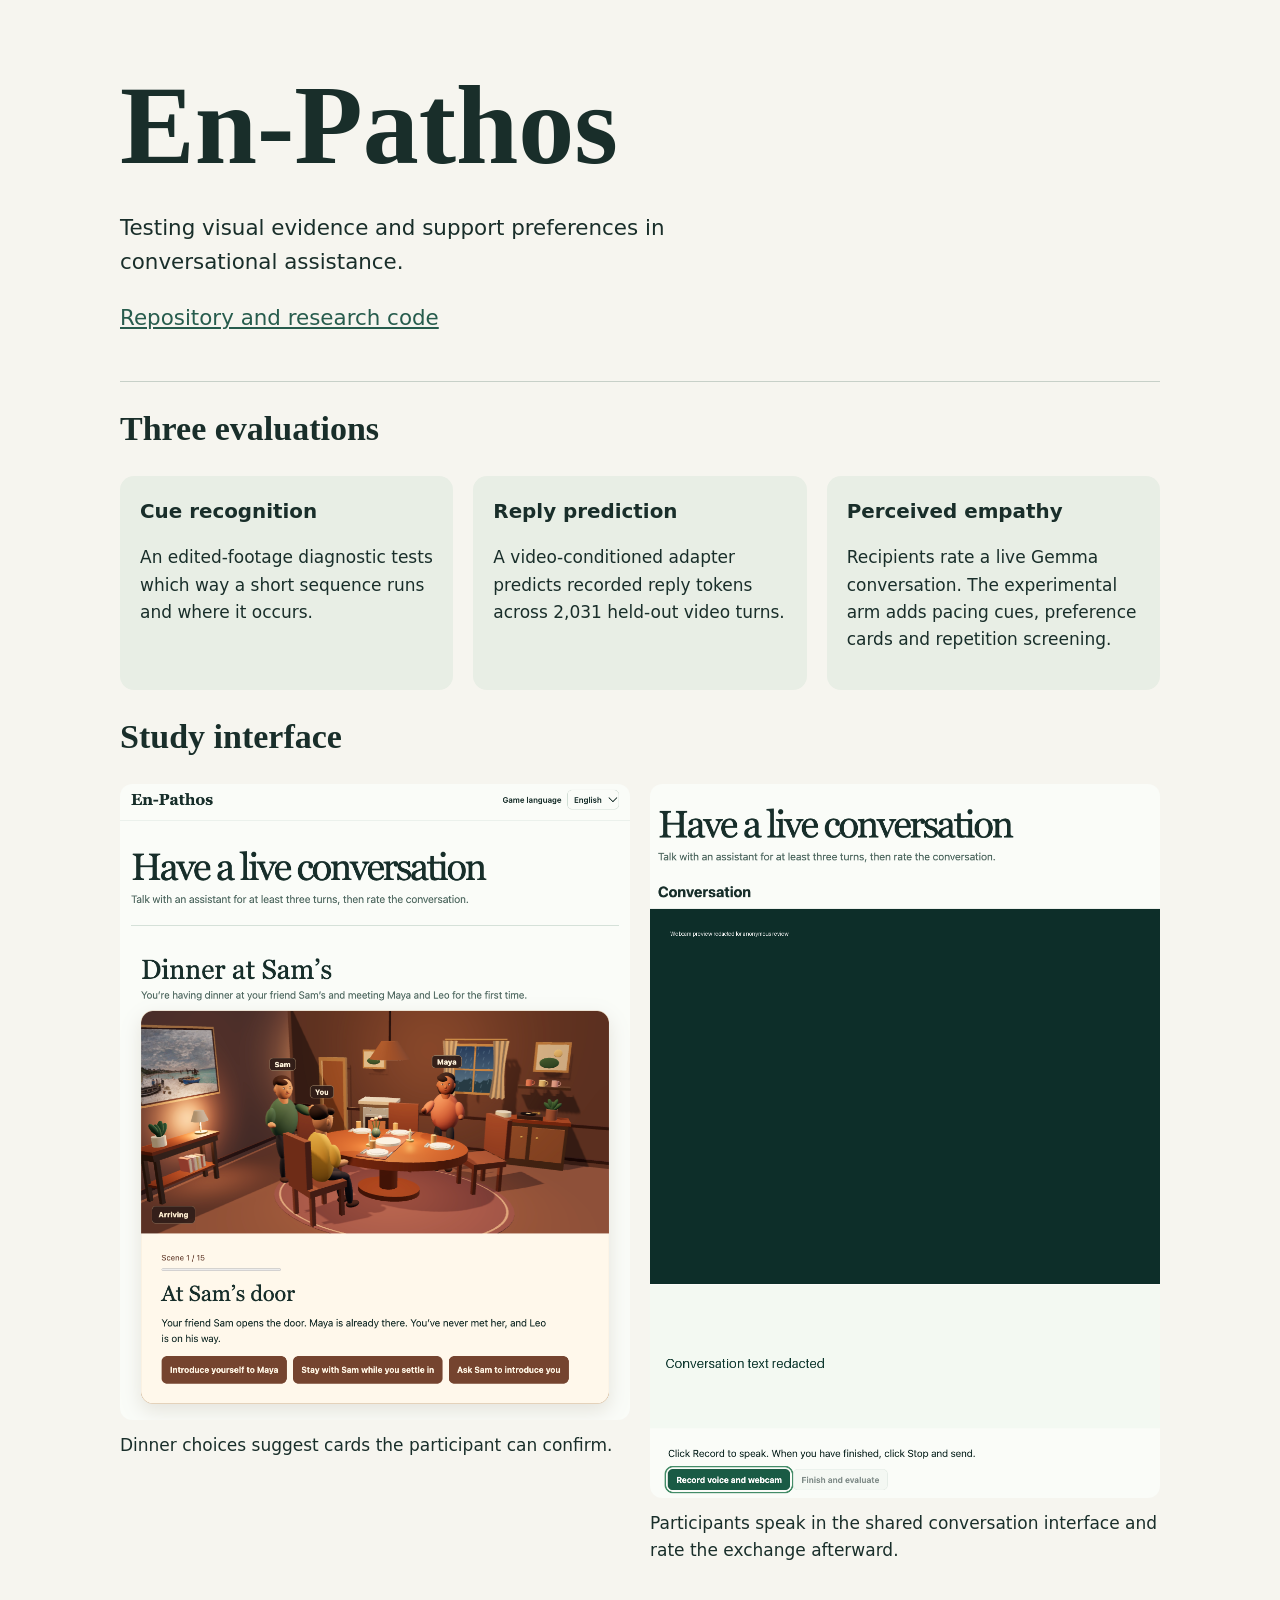
==== index.html @ e7372454 "Add project page and reproducibility archive" ====
<!doctype html>
<html lang="en"><meta charset="utf-8"><meta name="viewport" content="width=device-width,initial-scale=1">
<title>En-Pathos | Project</title>
<style>
:root{color:#192e2a;background:#f6f5ef;font:17px/1.6 system-ui,sans-serif}body{max-width:1040px;margin:auto;padding:clamp(20px,5vw,72px)}h1,h2{font-family:Georgia,serif;line-height:1.1}h1{font-size:clamp(54px,10vw,112px);margin:0 0 24px}header p{font-size:1.26rem;max-width:650px}header{border-bottom:1px solid #c7d0c8;padding-bottom:24px}h2{font-size:2rem}article,figure{margin:0}.grid{display:grid;grid-template-columns:repeat(auto-fit,minmax(225px,1fr));gap:20px}article{padding:20px;background:#e8eee5;border-radius:14px}article h3{margin:0}img{display:block;width:100%;height:auto;border-radius:12px}figcaption{padding-top:12px}a{color:#275c4d}
</style>
<main><header><h1>En-Pathos</h1><p>Testing visual evidence and support preferences in conversational assistance.</p><p><a href="https://github.com/cenacchi2000/en-pathos-research">Repository and research code</a></p></header>
<section><h2>Three evaluations</h2><div class="grid"><article><h3>Cue recognition</h3><p>An edited-footage diagnostic tests which way a short sequence runs and where it occurs.</p></article><article><h3>Reply prediction</h3><p>A video-conditioned adapter predicts recorded reply tokens across 2,031 held-out video turns.</p></article><article><h3>Perceived empathy</h3><p>Recipients rate a live Gemma conversation. The experimental arm adds pacing cues, preference cards and repetition screening.</p></article></div></section>
<section><h2>Study interface</h2><div class="grid">
<figure><img src="dinner-ui.png" alt="Animated dinner scene with three possible actions"><figcaption>Dinner choices suggest cards the participant can confirm.</figcaption></figure>
<figure><img src="conversation-ui.png" alt="Redacted webcam preview and example text reply"><figcaption>Participants speak in the shared conversation interface and rate the exchange afterward.</figcaption></figure></div></section></main>
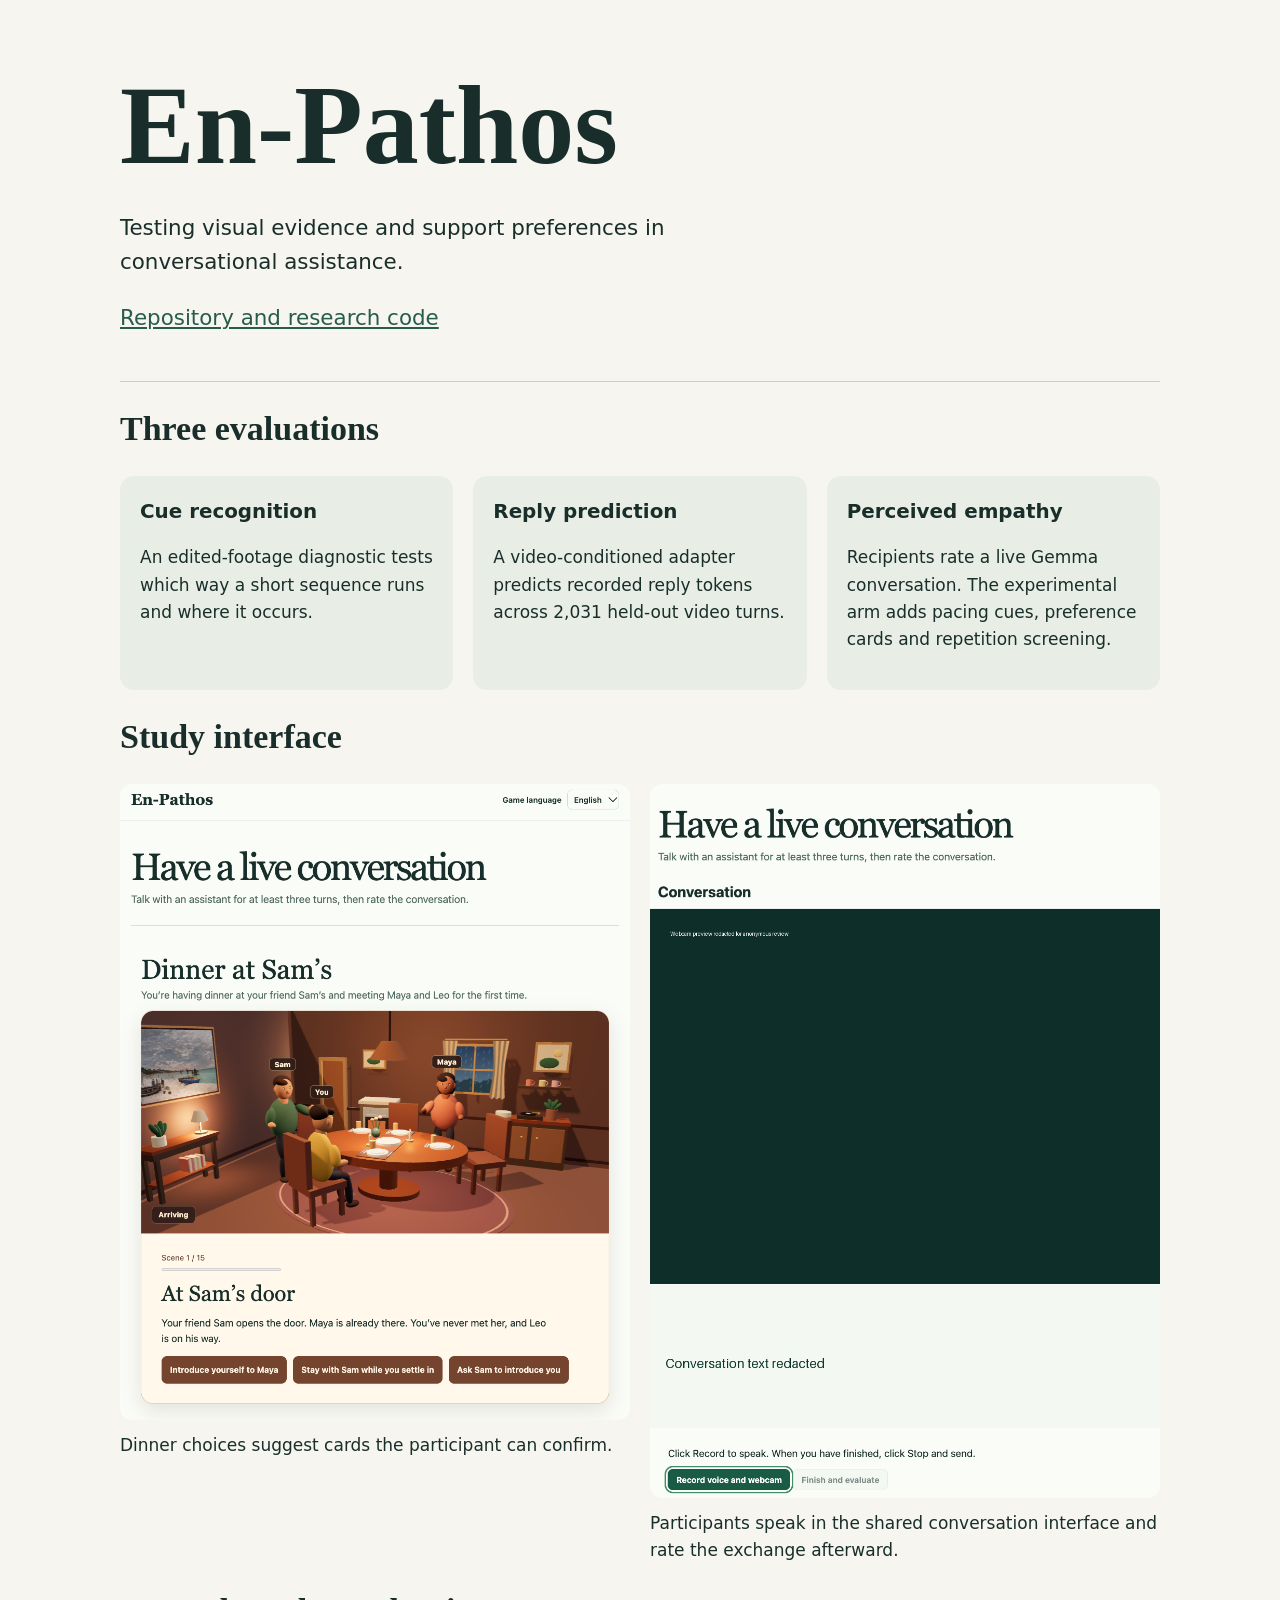
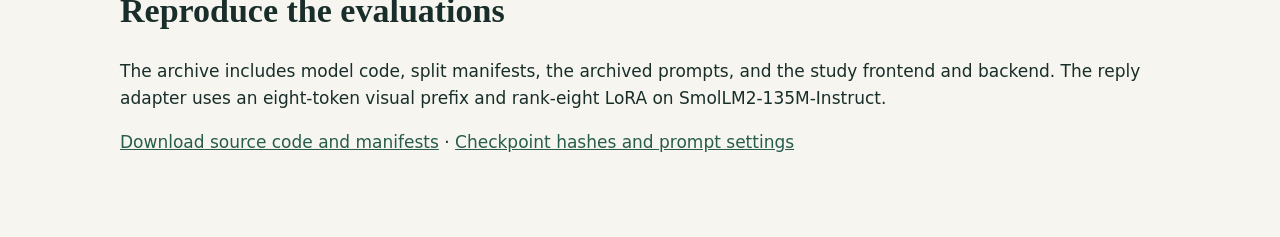
==== commit 24eec44a: "Expose reproducibility materials on the project page" ====
--- a/index.html
+++ b/index.html
@@ -8,4 +8,4 @@
 <section><h2>Three evaluations</h2><div class="grid"><article><h3>Cue recognition</h3><p>An edited-footage diagnostic tests which way a short sequence runs and where it occurs.</p></article><article><h3>Reply prediction</h3><p>A video-conditioned adapter predicts recorded reply tokens across 2,031 held-out video turns.</p></article><article><h3>Perceived empathy</h3><p>Recipients rate a live Gemma conversation. The experimental arm adds pacing cues, preference cards and repetition screening.</p></article></div></section>
 <section><h2>Study interface</h2><div class="grid">
 <figure><img src="dinner-ui.png" alt="Animated dinner scene with three possible actions"><figcaption>Dinner choices suggest cards the participant can confirm.</figcaption></figure>
-<figure><img src="conversation-ui.png" alt="Redacted webcam preview and example text reply"><figcaption>Participants speak in the shared conversation interface and rate the exchange afterward.</figcaption></figure></div></section></main>
+<figure><img src="conversation-ui.png" alt="Redacted webcam preview and example text reply"><figcaption>Participants speak in the shared conversation interface and rate the exchange afterward.</figcaption></figure></div></section><section><h2>Reproduce the evaluations</h2><p>The archive includes model code, split manifests, the archived prompts, and the study frontend and backend. The reply adapter uses an eight-token visual prefix and rank-eight LoRA on SmolLM2-135M-Instruct.</p><p><a href="https://github.com/cenacchi2000/en-pathos-research/raw/refs/heads/main/en-pathos-source.zip">Download source code and manifests</a> · <a href="https://github.com/cenacchi2000/en-pathos-research/blob/main/CHECKPOINTS.md">Checkpoint hashes and prompt settings</a></p></section></main>
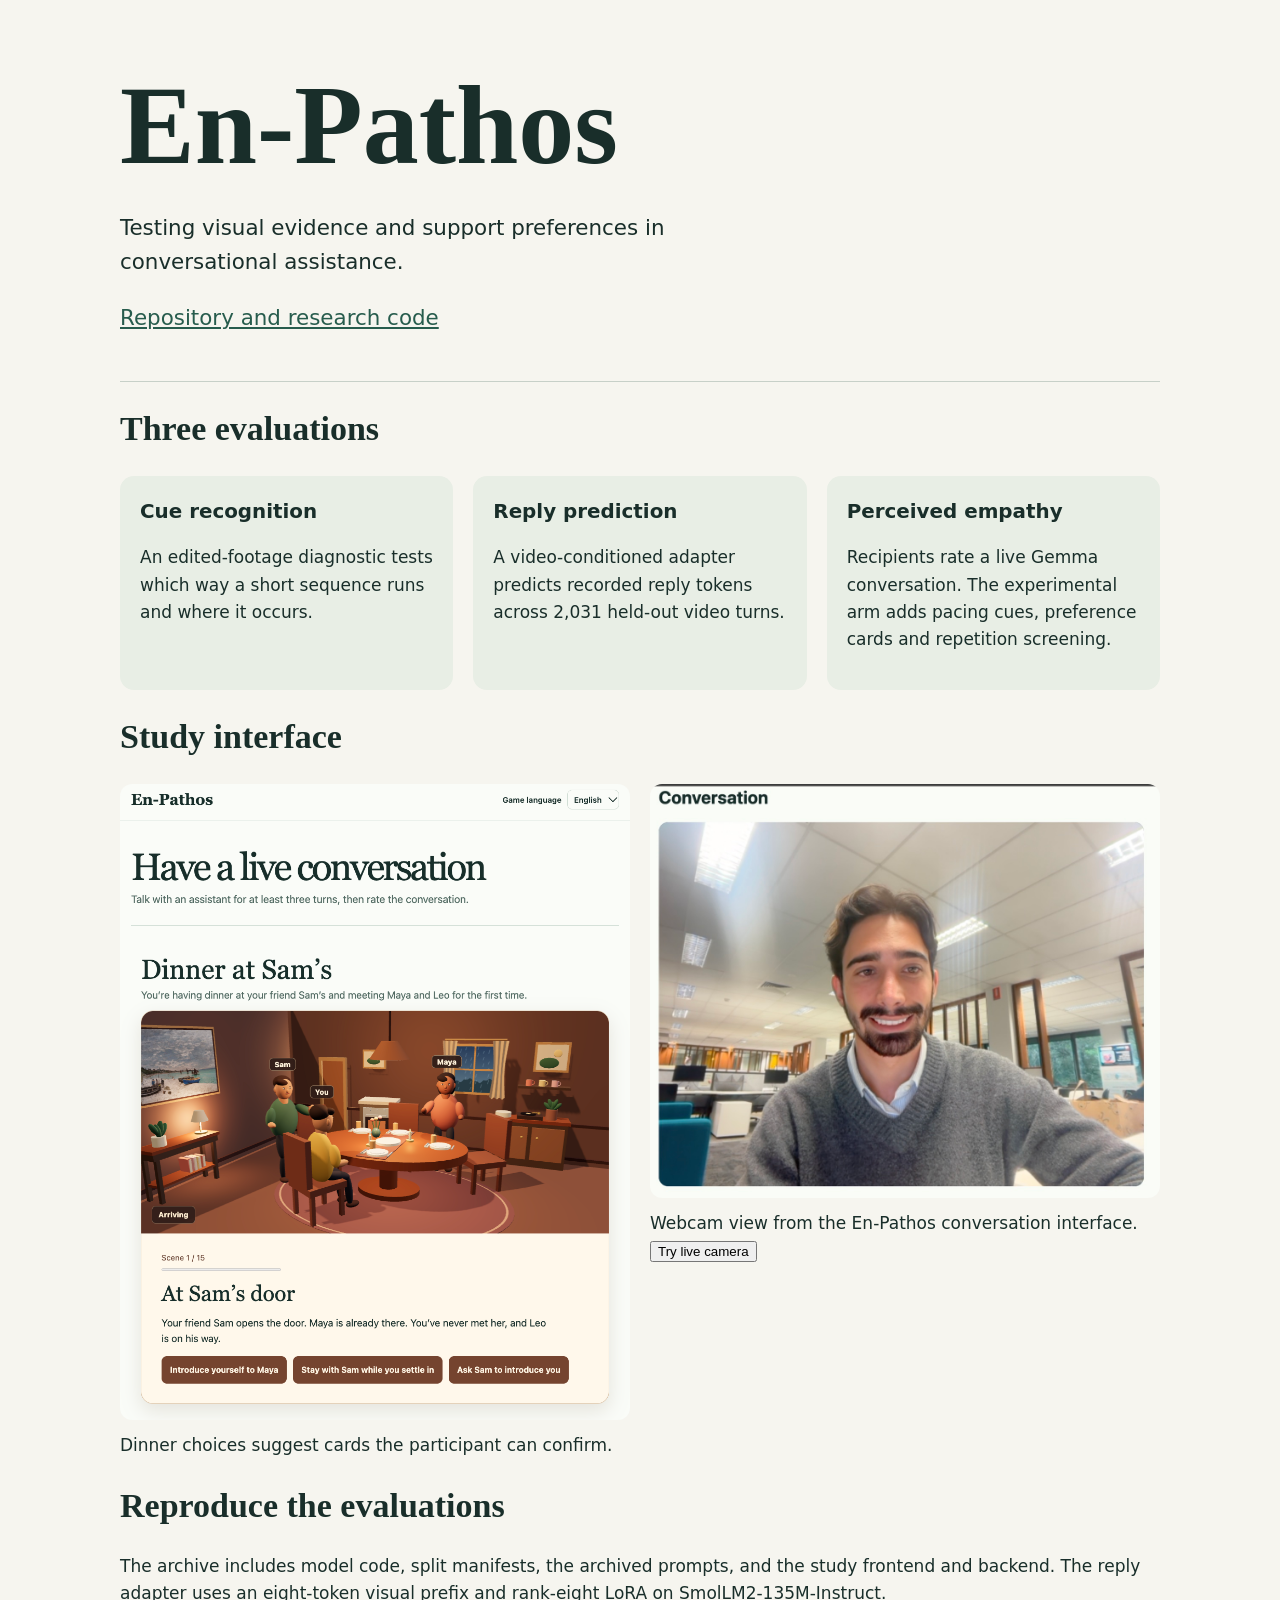
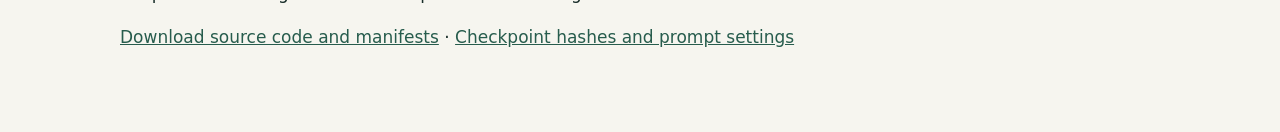
==== commit 038a5934: "Show the conversation webcam and offer a live local preview" ====
--- a/index.html
+++ b/index.html
@@ -2,10 +2,50 @@
 <html lang="en"><meta charset="utf-8"><meta name="viewport" content="width=device-width,initial-scale=1">
 <title>En-Pathos | Project</title>
 <style>
-:root{color:#192e2a;background:#f6f5ef;font:17px/1.6 system-ui,sans-serif}body{max-width:1040px;margin:auto;padding:clamp(20px,5vw,72px)}h1,h2{font-family:Georgia,serif;line-height:1.1}h1{font-size:clamp(54px,10vw,112px);margin:0 0 24px}header p{font-size:1.26rem;max-width:650px}header{border-bottom:1px solid #c7d0c8;padding-bottom:24px}h2{font-size:2rem}article,figure{margin:0}.grid{display:grid;grid-template-columns:repeat(auto-fit,minmax(225px,1fr));gap:20px}article{padding:20px;background:#e8eee5;border-radius:14px}article h3{margin:0}img{display:block;width:100%;height:auto;border-radius:12px}figcaption{padding-top:12px}a{color:#275c4d}
+:root{color:#192e2a;background:#f6f5ef;font:17px/1.6 system-ui,sans-serif}body{max-width:1040px;margin:auto;padding:clamp(20px,5vw,72px)}h1,h2{font-family:Georgia,serif;line-height:1.1}h1{font-size:clamp(54px,10vw,112px);margin:0 0 24px}header p{font-size:1.26rem;max-width:650px}header{border-bottom:1px solid #c7d0c8;padding-bottom:24px}h2{font-size:2rem}article,figure{margin:0}.grid{display:grid;grid-template-columns:repeat(auto-fit,minmax(225px,1fr));gap:20px}article{padding:20px;background:#e8eee5;border-radius:14px}article h3{margin:0}img{display:block;width:100%;height:auto;border-radius:12px}figcaption{padding-top:12px}img[hidden]{display:none}a{color:#275c4d}
 </style>
 <main><header><h1>En-Pathos</h1><p>Testing visual evidence and support preferences in conversational assistance.</p><p><a href="https://github.com/cenacchi2000/en-pathos-research">Repository and research code</a></p></header>
 <section><h2>Three evaluations</h2><div class="grid"><article><h3>Cue recognition</h3><p>An edited-footage diagnostic tests which way a short sequence runs and where it occurs.</p></article><article><h3>Reply prediction</h3><p>A video-conditioned adapter predicts recorded reply tokens across 2,031 held-out video turns.</p></article><article><h3>Perceived empathy</h3><p>Recipients rate a live Gemma conversation. The experimental arm adds pacing cues, preference cards and repetition screening.</p></article></div></section>
 <section><h2>Study interface</h2><div class="grid">
 <figure><img src="dinner-ui.png" alt="Animated dinner scene with three possible actions"><figcaption>Dinner choices suggest cards the participant can confirm.</figcaption></figure>
-<figure><img src="conversation-ui.png" alt="Redacted webcam preview and example text reply"><figcaption>Participants speak in the shared conversation interface and rate the exchange afterward.</figcaption></figure></div></section><section><h2>Reproduce the evaluations</h2><p>The archive includes model code, split manifests, the archived prompts, and the study frontend and backend. The reply adapter uses an eight-token visual prefix and rank-eight LoRA on SmolLM2-135M-Instruct.</p><p><a href="https://github.com/cenacchi2000/en-pathos-research/raw/refs/heads/main/en-pathos-source.zip">Download source code and manifests</a> · <a href="https://github.com/cenacchi2000/en-pathos-research/blob/main/CHECKPOINTS.md">Checkpoint hashes and prompt settings</a></p></section></main>
+<figure><img id="webcam-example" src="webcam-preview.jpg" alt="Screenshot of the webcam in the En-Pathos conversation interface"><video id="webcam-live" hidden autoplay muted playsinline style="width:100%;border-radius:12px"></video><figcaption>Webcam view from the En-Pathos conversation interface. <button id="webcam-toggle" type="button">Try live camera</button> <span id="webcam-status" role="status"></span></figcaption></figure></div></section><section><h2>Reproduce the evaluations</h2><p>The archive includes model code, split manifests, the archived prompts, and the study frontend and backend. The reply adapter uses an eight-token visual prefix and rank-eight LoRA on SmolLM2-135M-Instruct.</p><p><a href="https://github.com/cenacchi2000/en-pathos-research/raw/refs/heads/main/en-pathos-source.zip">Download source code and manifests</a> · <a href="https://github.com/cenacchi2000/en-pathos-research/blob/main/CHECKPOINTS.md">Checkpoint hashes and prompt settings</a></p></section></main>
+<script>
+const button = document.getElementById('webcam-toggle');
+const video = document.getElementById('webcam-live');
+const example = document.getElementById('webcam-example');
+const status = document.getElementById('webcam-status');
+let stream;
+function stopCamera() {
+  stream?.getTracks().forEach(track => track.stop());
+  stream = undefined;
+  video.srcObject = null;
+  video.hidden = true;
+  example.hidden = false;
+  button.textContent = 'Try live camera';
+  status.textContent = '';
+}
+button.addEventListener('click', async () => {
+  if (stream) {
+    stopCamera();
+    return;
+  }
+  button.disabled = true;
+  status.textContent = 'Waiting for camera permission…';
+  try {
+    stream = await navigator.mediaDevices.getUserMedia({video: true, audio: false});
+    video.srcObject = stream;
+    await video.play();
+    example.hidden = true;
+    video.hidden = false;
+    button.textContent = 'Stop camera';
+    status.textContent = 'Live preview on this device.';
+    stream.getVideoTracks()[0].addEventListener('ended', stopCamera, {once: true});
+  } catch {
+    stopCamera();
+    status.textContent = 'Camera unavailable. Check your browser permissions.';
+  } finally {
+    button.disabled = false;
+  }
+});
+window.addEventListener('pagehide', stopCamera);
+</script>
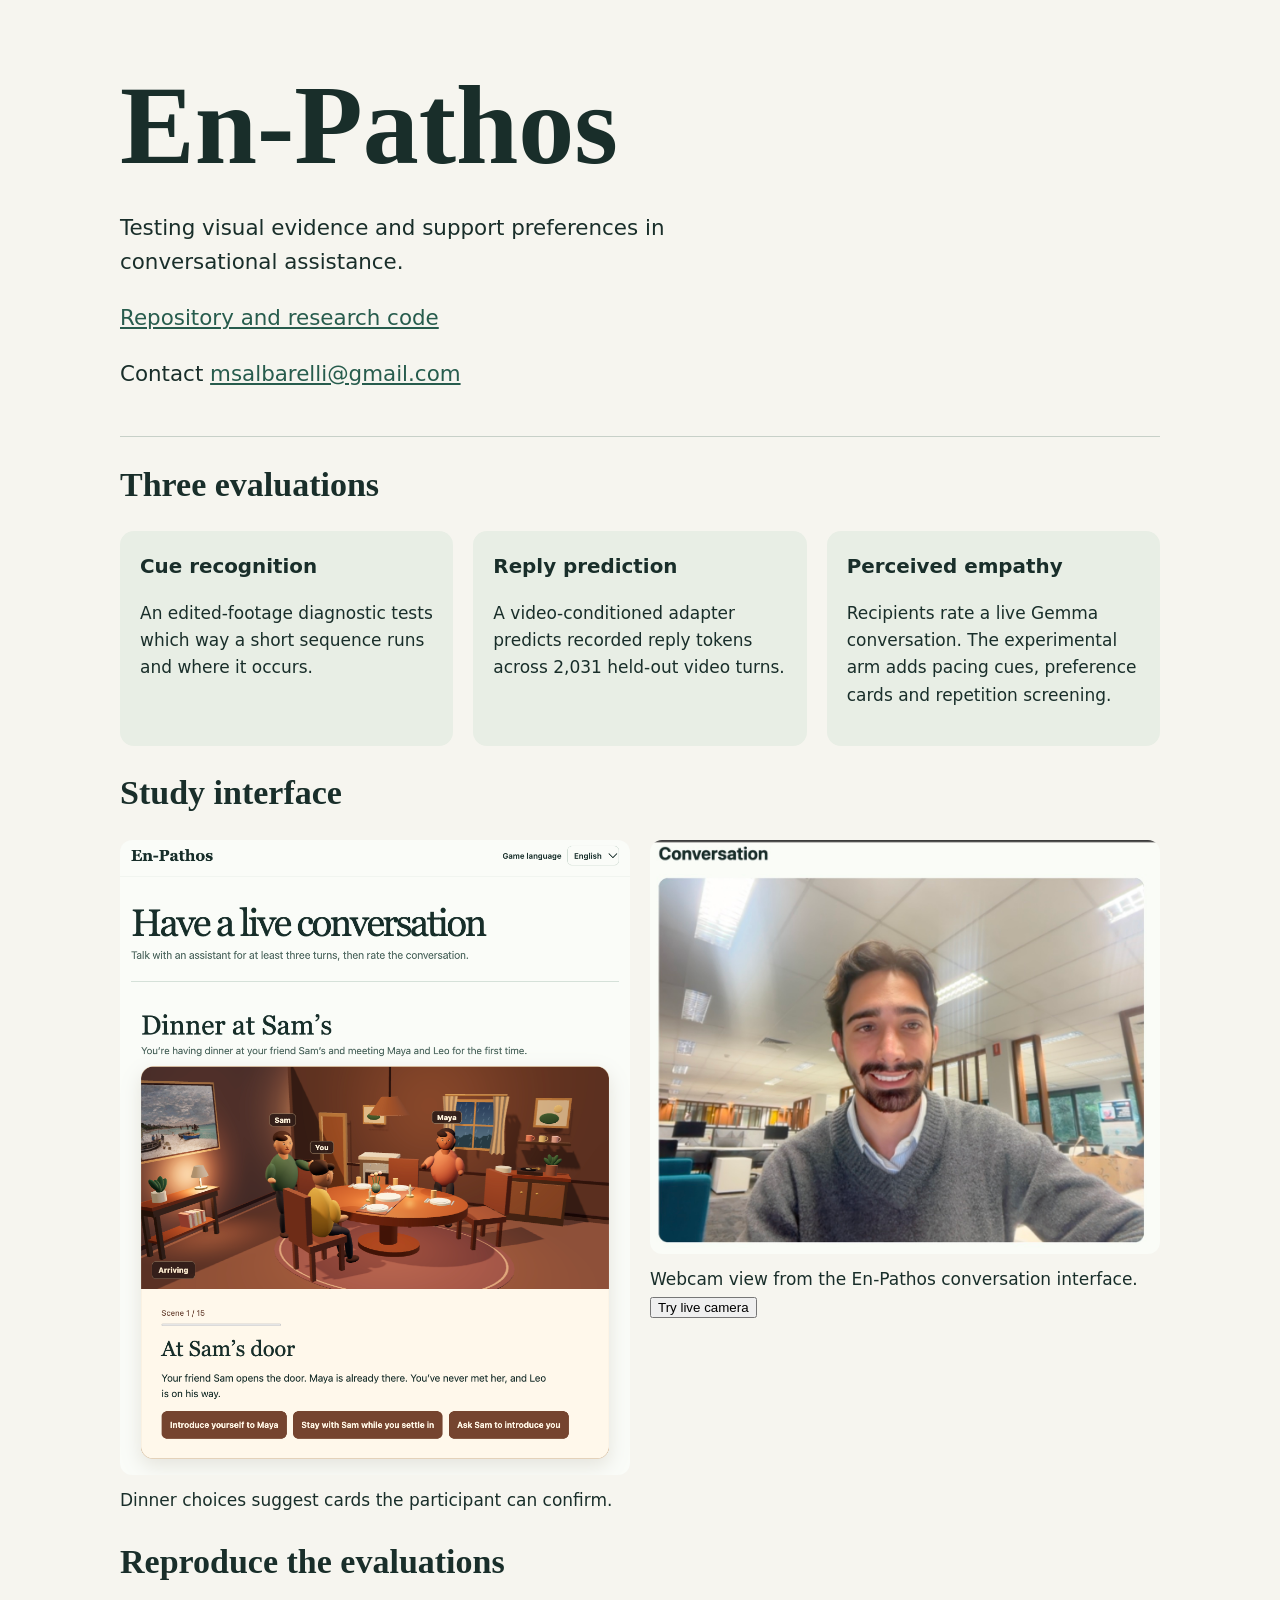
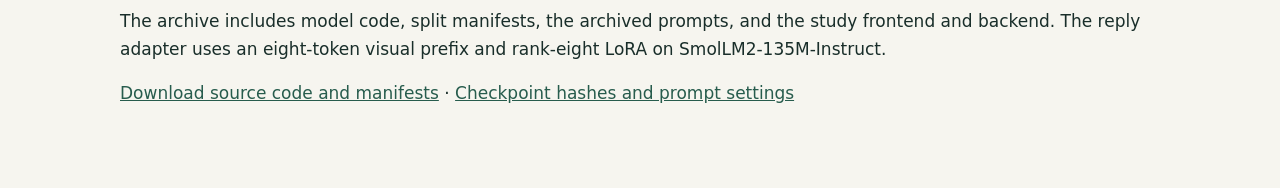
==== commit d742f2b9: "Add project contact email" ====
--- a/index.html
+++ b/index.html
@@ -4,7 +4,7 @@
 <style>
 :root{color:#192e2a;background:#f6f5ef;font:17px/1.6 system-ui,sans-serif}body{max-width:1040px;margin:auto;padding:clamp(20px,5vw,72px)}h1,h2{font-family:Georgia,serif;line-height:1.1}h1{font-size:clamp(54px,10vw,112px);margin:0 0 24px}header p{font-size:1.26rem;max-width:650px}header{border-bottom:1px solid #c7d0c8;padding-bottom:24px}h2{font-size:2rem}article,figure{margin:0}.grid{display:grid;grid-template-columns:repeat(auto-fit,minmax(225px,1fr));gap:20px}article{padding:20px;background:#e8eee5;border-radius:14px}article h3{margin:0}img{display:block;width:100%;height:auto;border-radius:12px}figcaption{padding-top:12px}img[hidden]{display:none}a{color:#275c4d}
 </style>
-<main><header><h1>En-Pathos</h1><p>Testing visual evidence and support preferences in conversational assistance.</p><p><a href="https://github.com/cenacchi2000/en-pathos-research">Repository and research code</a></p></header>
+<main><header><h1>En-Pathos</h1><p>Testing visual evidence and support preferences in conversational assistance.</p><p><a href="https://github.com/cenacchi2000/en-pathos-research">Repository and research code</a></p><p>Contact <a href="mailto:msalbarelli@gmail.com">msalbarelli@gmail.com</a></p></header>
 <section><h2>Three evaluations</h2><div class="grid"><article><h3>Cue recognition</h3><p>An edited-footage diagnostic tests which way a short sequence runs and where it occurs.</p></article><article><h3>Reply prediction</h3><p>A video-conditioned adapter predicts recorded reply tokens across 2,031 held-out video turns.</p></article><article><h3>Perceived empathy</h3><p>Recipients rate a live Gemma conversation. The experimental arm adds pacing cues, preference cards and repetition screening.</p></article></div></section>
 <section><h2>Study interface</h2><div class="grid">
 <figure><img src="dinner-ui.png" alt="Animated dinner scene with three possible actions"><figcaption>Dinner choices suggest cards the participant can confirm.</figcaption></figure>
